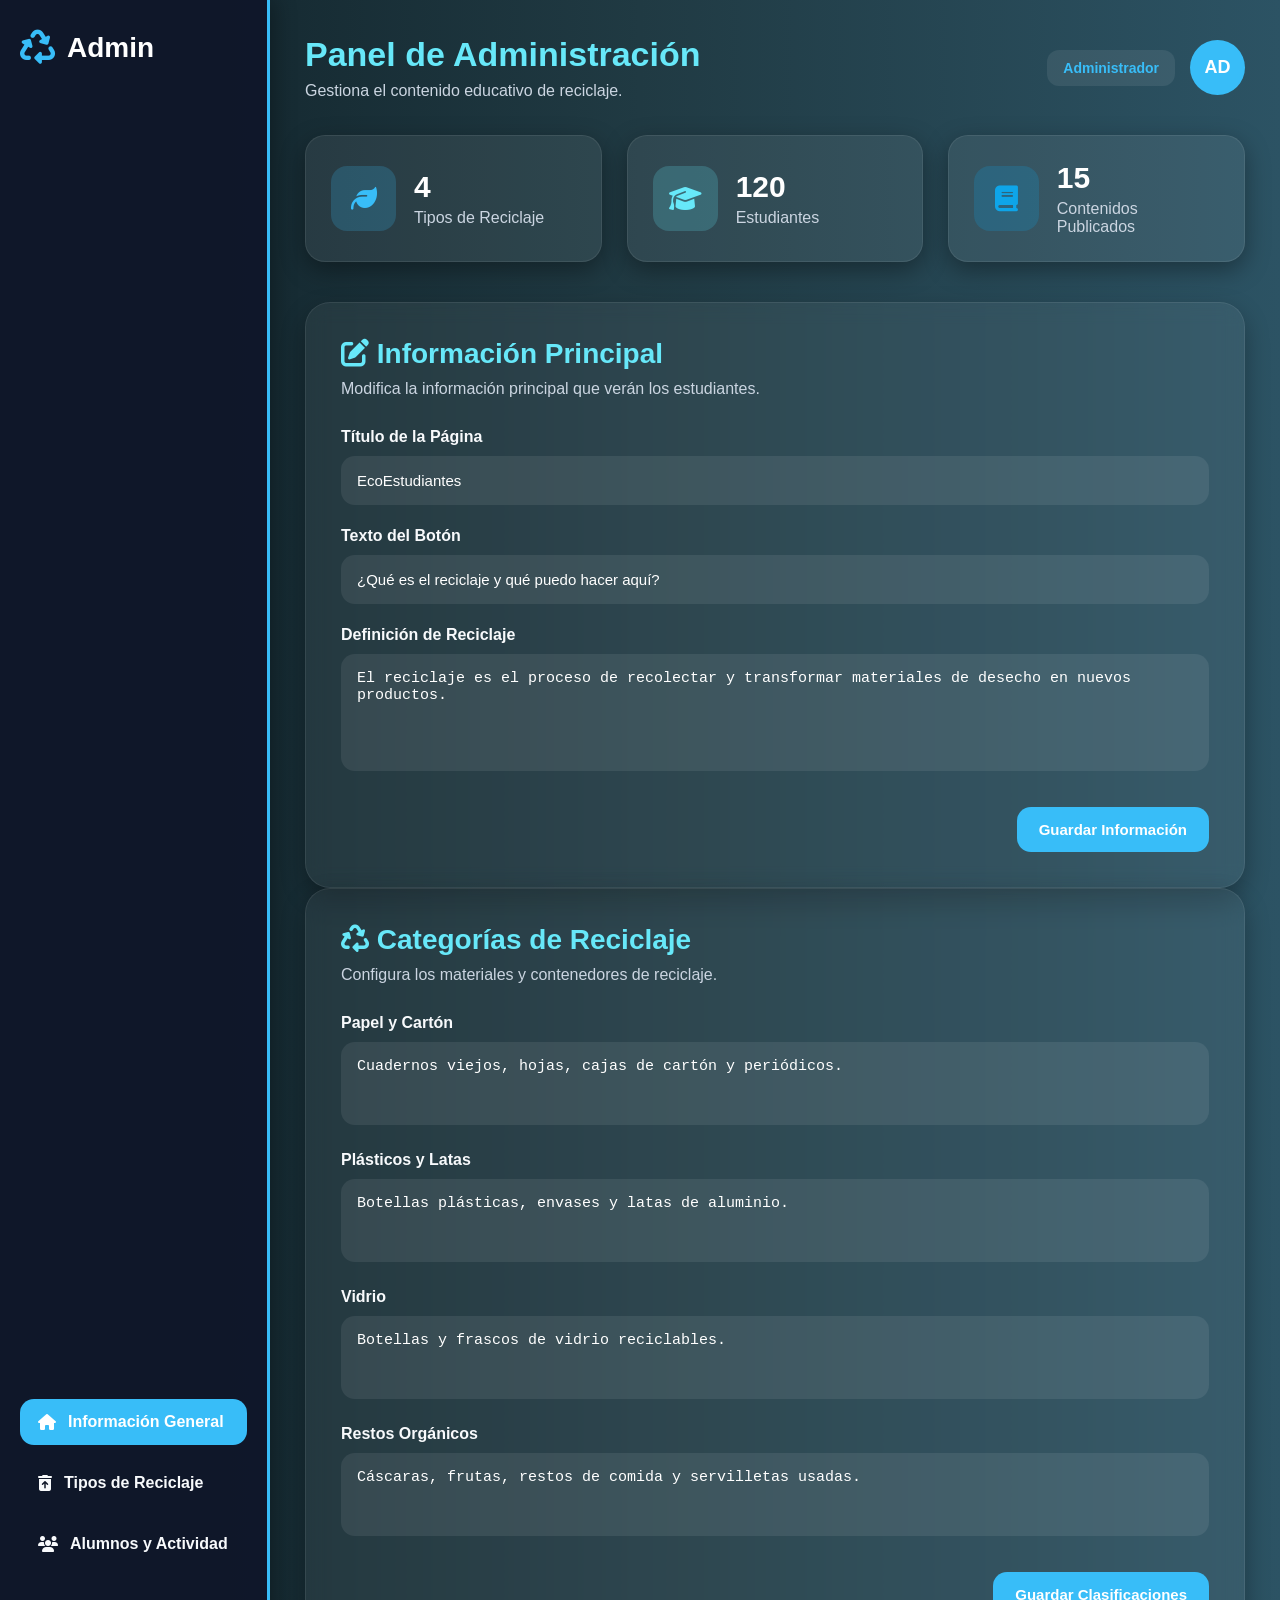
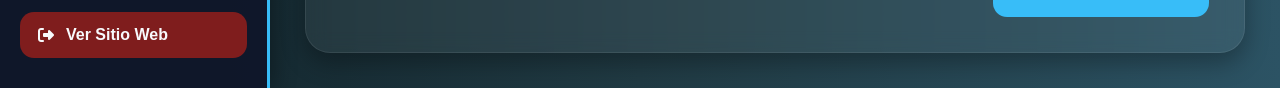
==== paginas/administrador.html @ 49df1773 "paginas est,adm,pro" ====
<!DOCTYPE html>
<html lang="es">
<head>
    <meta charset="UTF-8">
    <meta name="viewport" content="width=device-width, initial-scale=1.0">

    <title>Panel de Administración - EcoEstudiantes</title>

    <link rel="stylesheet" href="../style/Profe.css">

    <link rel="stylesheet"
        href="https://cdnjs.cloudflare.com/ajax/libs/font-awesome/6.4.0/css/all.min.css">
</head>

<body>

<div class="dashboard-container">

    <aside class="sidebar">

        <div class="logo">
            <i class="fa-solid fa-recycle"></i>
            <h2>Admin</h2>
        </div>

        <nav class="nav-menu">
            <a href="#seccion-general" class="active">
                <i class="fa-solid fa-house"></i>
                Información General
            </a>

            <a href="#gestion-clasificaciones">
                <i class="fa-solid fa-trash-can-arrow-up"></i>
                Tipos de Reciclaje
            </a>

            <a href="#gestion-usuarios">
                <i class="fa-solid fa-users"></i>
                Alumnos y Actividad
            </a>

            <a href="index.html" class="logout">
                <i class="fa-solid fa-right-from-bracket"></i>
                Ver Sitio Web
            </a>
        </nav>

    </aside>

    <main class="main-content">

    
        <header class="top-header">

            <div class="welcome-text">
                <h1>Panel de Administración</h1>
                <p>Gestiona el contenido educativo de reciclaje.</p>
            </div>

            <div class="user-profile">
                <span class="role-badge">Administrador</span>
                <div class="avatar">AD</div>
            </div>

        </header>

        <section class="stats-grid">

            <div class="stat-card">
                <div class="stat-icon icon-green">
                    <i class="fa-solid fa-leaf"></i>
                </div>

                <div class="stat-info">
                    <h3>4</h3>
                    <p>Tipos de Reciclaje</p>
                </div>
            </div>

            <div class="stat-card">
                <div class="stat-icon icon-blue">
                    <i class="fa-solid fa-graduation-cap"></i>
                </div>

                <div class="stat-info">
                    <h3>120</h3>
                    <p>Estudiantes</p>
                </div>
            </div>

            <div class="stat-card">
                <div class="stat-icon icon-orange">
                    <i class="fa-solid fa-book"></i>
                </div>

                <div class="stat-info">
                    <h3>15</h3>
                    <p>Contenidos Publicados</p>
                </div>
            </div>

        </section>

        <section id="seccion-general" class="form-container">

            <div class="form-header">
                <h2>
                    <i class="fa-solid fa-pen-to-square"></i>
                    Información Principal
                </h2>

                <p>
                    Modifica la información principal que verán los estudiantes.
                </p>
            </div>

            <form class="admin-form"
                onsubmit="event.preventDefault(); alert('¡Información actualizada!');">

                <div class="form-group">
                    <label for="titulo-principal">
                        Título de la Página
                    </label>

                    <input type="text"
                        id="titulo-principal"
                        value="EcoEstudiantes">
                </div>

                <div class="form-group">
                    <label for="texto-boton">
                        Texto del Botón
                    </label>

                    <input type="text"
                        id="texto-boton"
                        value="¿Qué es el reciclaje y qué puedo hacer aquí?">
                </div>

                <div class="form-group">
                    <label for="definicion-reciclaje">
                        Definición de Reciclaje
                    </label>

                    <textarea id="definicion-reciclaje" rows="5">
El reciclaje es el proceso de recolectar y transformar materiales de desecho en nuevos productos.
                    </textarea>
                </div>

                <div class="form-actions">
                    <button type="submit" class="btn btn-primary">
                        Guardar Información
                    </button>
                </div>

            </form>

        </section>

        <section id="gestion-clasificaciones" class="form-container">

            <div class="form-header">
                <h2>
                    <i class="fa-solid fa-recycle"></i>
                    Categorías de Reciclaje
                </h2>

                <p>
                    Configura los materiales y contenedores de reciclaje.
                </p>
            </div>

            <form class="admin-form"
                onsubmit="event.preventDefault(); alert('¡Clasificaciones actualizadas!');">

                <div class="form-group">
                    <label>Papel y Cartón</label>

                    <textarea rows="3">
Cuadernos viejos, hojas, cajas de cartón y periódicos.
                    </textarea>
                </div>

                <div class="form-group">
                    <label>Plásticos y Latas</label>

                    <textarea rows="3">
Botellas plásticas, envases y latas de aluminio.
                    </textarea>
                </div>

                <div class="form-group">
                    <label>Vidrio</label>

                    <textarea rows="3">
Botellas y frascos de vidrio reciclables.
                    </textarea>
                </div>

               
                <div class="form-group">
                    <label>Restos Orgánicos</label>

                    <textarea rows="3">
Cáscaras, frutas, restos de comida y servilletas usadas.
                    </textarea>
                </div>

                <div class="form-actions">
                    <button type="submit" class="btn btn-primary">
                        Guardar Clasificaciones
                    </button>
                </div>

            </form>

        </section>

    </main>

</div>

</body>
</html>
---- style/Profe.css ----
* {
    margin: 0;
    padding: 0;
    box-sizing: border-box;
}

body {
    font-family: 'Poppins', sans-serif;
    background: linear-gradient(to right, #0f2027, #203a43, #2c5364);
    color: white;
    min-height: 100vh;
}

.dashboard-container {
    display: flex;
    min-height: 100vh;
}

.sidebar {
    width: 270px;
    background: rgba(15, 23, 42, 0.95);
    padding: 30px 20px;
    display: flex;
    flex-direction: column;
    justify-content: space-between;
    border-right: 3px solid #38bdf8;
    box-shadow: 5px 0 20px rgba(0, 0, 0, 0.3);
}

.logo {
    display: flex;
    align-items: center;
    gap: 12px;
    margin-bottom: 50px;
}

.logo i {
    font-size: 35px;
    color: #38bdf8;
}

.logo h2 {
    font-size: 28px;
    font-weight: bold;
}

.nav-menu {
    display: flex;
    flex-direction: column;
    gap: 15px;
}

.nav-menu a {
    text-decoration: none;
    color: #f8fafc;
    padding: 14px 18px;
    border-radius: 14px;
    font-size: 16px;
    font-weight: 600;
    transition: 0.3s;
    display: flex;
    align-items: center;
    gap: 12px;
}

.nav-menu a:hover {
    background: rgba(255, 255, 255, 0.08);
    color: #38bdf8;
    transform: translateX(5px);
}

.nav-menu .active {
    background: #38bdf8;
    color: white;
}

.logout {
    margin-top: 30px;
    background: #7f1d1d;
}

.logout:hover {
    background: #991b1b !important;
    color: white !important;
}

.main-content {
    flex: 1;
    padding: 35px;
}

.top-header {
    display: flex;
    justify-content: space-between;
    align-items: center;
    margin-bottom: 35px;
}

.welcome-text h1 {
    font-size: 34px;
    margin-bottom: 8px;
    color: #67e8f9;
}

.welcome-text p {
    color: #cbd5e1;
    font-size: 16px;
}

.user-profile {
    display: flex;
    align-items: center;
    gap: 15px;
}

.role-badge {
    background: rgba(255, 255, 255, 0.08);
    padding: 10px 16px;
    border-radius: 12px;
    font-size: 14px;
    color: #38bdf8;
    font-weight: bold;
}

.avatar {
    width: 55px;
    height: 55px;
    border-radius: 50%;
    background: #38bdf8;
    display: flex;
    align-items: center;
    justify-content: center;
    font-weight: bold;
    font-size: 18px;
}

.stats-grid {
    display: grid;
    grid-template-columns: repeat(auto-fit, minmax(220px, 1fr));
    gap: 25px;
    margin-bottom: 40px;
}

.stat-card {
    background: rgba(255, 255, 255, 0.07);
    padding: 25px;
    border-radius: 20px;
    display: flex;
    align-items: center;
    gap: 18px;
    transition: 0.3s;
    border: 1px solid rgba(255, 255, 255, 0.08);
    box-shadow: 0 8px 25px rgba(0, 0, 0, 0.35);
}

.stat-card:hover {
    transform: translateY(-5px);
    box-shadow: 0 10px 20px rgba(0, 0, 0, 0.3);
}

.stat-icon {
    width: 65px;
    height: 65px;
    border-radius: 16px;
    display: flex;
    align-items: center;
    justify-content: center;
    font-size: 26px;
}

.icon-green {
    background: rgba(56, 189, 248, 0.2);
    color: #38bdf8;
}

.icon-blue {
    background: rgba(103, 232, 249, 0.2);
    color: #67e8f9;
}

.icon-orange {
    background: rgba(14, 165, 233, 0.2);
    color: #0ea5e9;
}

.stat-info h3 {
    font-size: 30px;
    margin-bottom: 5px;
}

.stat-info p {
    color: #cbd5e1;
}

.form-container {
    background: rgba(255, 255, 255, 0.06);
    padding: 35px;
    border-radius: 25px;
    border: 1px solid rgba(255, 255, 255, 0.08);
    box-shadow: 0 10px 25px rgba(0, 0, 0, 0.3);
    backdrop-filter: blur(10px);
}

.form-header {
    margin-bottom: 30px;
}

.form-header h2 {
    font-size: 28px;
    margin-bottom: 10px;
    color: #67e8f9;
}

.form-header p {
    color: #cbd5e1;
}

.admin-form {
    display: flex;
    flex-direction: column;
    gap: 22px;
}

.form-row {
    display: grid;
    grid-template-columns: repeat(auto-fit, minmax(250px, 1fr));
    gap: 20px;
}

.form-group label {
    display: block;
    margin-bottom: 10px;
    font-weight: 600;
    color: #f8fafc;
}

input,
select,
textarea {
    width: 100%;
    padding: 14px;
    border: 2px solid transparent;
    border-radius: 14px;
    background: rgba(255, 255, 255, 0.08);
    color: white;
    font-size: 15px;
    transition: 0.3s;
}

input:focus,
select:focus,
textarea:focus {
    outline: none;
    border-color: #38bdf8;
    background: rgba(255, 255, 255, 0.12);
    box-shadow: 0 0 10px rgba(56, 189, 248, 0.4);
}

textarea {
    resize: none;
}

.file-label {
    display: inline-block;
    background: rgba(255, 255, 255, 0.08);
    padding: 14px 18px;
    border-radius: 14px;
    cursor: pointer;
    transition: 0.3s;
}

.file-label:hover {
    background: rgba(255, 255, 255, 0.12);
}

input[type="file"] {
    display: none;
}

.form-actions {
    display: flex;
    justify-content: flex-end;
    gap: 15px;
    margin-top: 10px;
}

.btn {
    border: none;
    padding: 14px 22px;
    border-radius: 14px;
    font-size: 15px;
    font-weight: bold;
    cursor: pointer;
    transition: 0.3s;
}

.btn-primary {
    background: #38bdf8;
    color: white;
}

.btn-primary:hover {
    background: #0ea5e9;
    transform: translateY(-2px);
}

.btn-secondary {
    background: #475569;
    color: white;
}

.btn-secondary:hover {
    background: #64748b;
}

@media(max-width: 900px) {

    .dashboard-container {
        flex-direction: column;
    }

    .sidebar {
        width: 100%;
    }

    .top-header {
        flex-direction: column;
        gap: 20px;
        align-items: flex-start;
    }

}

@media(max-width: 600px) {

    .main-content {
        padding: 20px;
    }

    .form-container {
        padding: 25px;
    }

    .welcome-text h1 {
        font-size: 26px;
    }

}
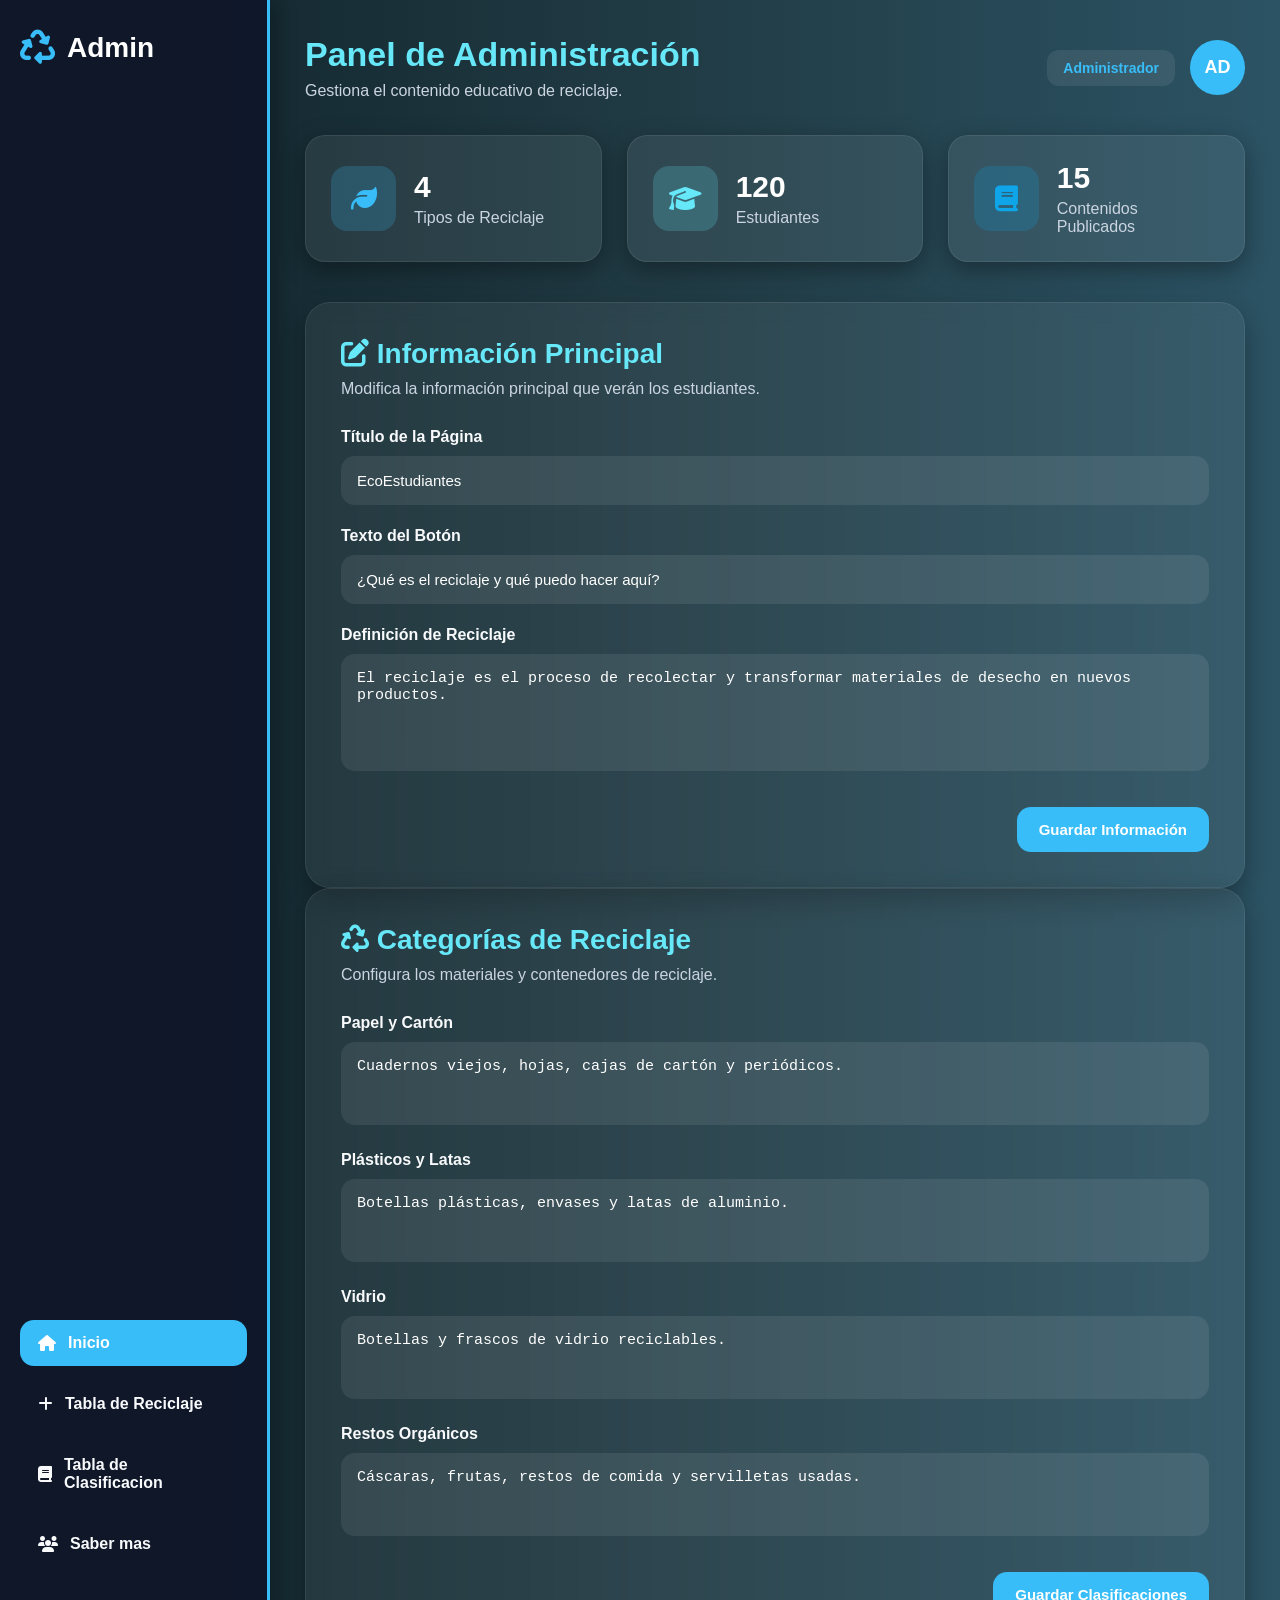
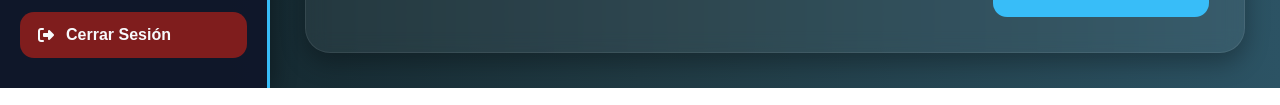
==== commit c4bb8f88: "Reparo de toda la pagina" ====
--- a/paginas/administrador.html
+++ b/paginas/administrador.html
@@ -1,224 +1,226 @@
 <!DOCTYPE html>
 <html lang="es">
+
 <head>
     <meta charset="UTF-8">
     <meta name="viewport" content="width=device-width, initial-scale=1.0">
 
-    <title>Panel de Administración - EcoEstudiantes</title>
+    <title>Eco-Vida</title>
 
     <link rel="stylesheet" href="../style/Profe.css">
 
-    <link rel="stylesheet"
-        href="https://cdnjs.cloudflare.com/ajax/libs/font-awesome/6.4.0/css/all.min.css">
+    <link rel="stylesheet" href="https://cdnjs.cloudflare.com/ajax/libs/font-awesome/6.4.0/css/all.min.css">
 </head>
 
 <body>
 
-<div class="dashboard-container">
-
-    <aside class="sidebar">
-
-        <div class="logo">
-            <i class="fa-solid fa-recycle"></i>
-            <h2>Admin</h2>
-        </div>
-
-        <nav class="nav-menu">
-            <a href="#seccion-general" class="active">
-                <i class="fa-solid fa-house"></i>
-                Información General
-            </a>
-
-            <a href="#gestion-clasificaciones">
-                <i class="fa-solid fa-trash-can-arrow-up"></i>
-                Tipos de Reciclaje
-            </a>
-
-            <a href="#gestion-usuarios">
-                <i class="fa-solid fa-users"></i>
-                Alumnos y Actividad
-            </a>
-
-            <a href="index.html" class="logout">
-                <i class="fa-solid fa-right-from-bracket"></i>
-                Ver Sitio Web
-            </a>
-        </nav>
-
-    </aside>
-
-    <main class="main-content">
-
-    
-        <header class="top-header">
-
-            <div class="welcome-text">
-                <h1>Panel de Administración</h1>
-                <p>Gestiona el contenido educativo de reciclaje.</p>
+    <div class="dashboard-container">
+
+        <aside class="sidebar">
+
+            <div class="logo">
+                <i class="fa-solid fa-recycle"></i>
+                <h2>Admin</h2>
             </div>
 
-            <div class="user-profile">
-                <span class="role-badge">Administrador</span>
-                <div class="avatar">AD</div>
-            </div>
-
-        </header>
-
-        <section class="stats-grid">
-
-            <div class="stat-card">
-                <div class="stat-icon icon-green">
-                    <i class="fa-solid fa-leaf"></i>
-                </div>
-
-                <div class="stat-info">
-                    <h3>4</h3>
-                    <p>Tipos de Reciclaje</p>
-                </div>
-            </div>
-
-            <div class="stat-card">
-                <div class="stat-icon icon-blue">
-                    <i class="fa-solid fa-graduation-cap"></i>
-                </div>
-
-                <div class="stat-info">
-                    <h3>120</h3>
-                    <p>Estudiantes</p>
-                </div>
-            </div>
-
-            <div class="stat-card">
-                <div class="stat-icon icon-orange">
+             <nav class="nav-menu">
+
+                <a href="../index.html" class="active">
+                    <i class="fa-solid fa-house"></i>
+                    Inicio
+                </a>
+
+                <a href="./tablatiposR.html">
+                    <i class="fa-solid fa-plus"></i>
+                    Tabla de Reciclaje
+                </a>
+
+                <a href="./tablaclasificacion.html">
                     <i class="fa-solid fa-book"></i>
-                </div>
-
-                <div class="stat-info">
-                    <h3>15</h3>
-                    <p>Contenidos Publicados</p>
-                </div>
-            </div>
-
-        </section>
-
-        <section id="seccion-general" class="form-container">
-
-            <div class="form-header">
-                <h2>
-                    <i class="fa-solid fa-pen-to-square"></i>
-                    Información Principal
-                </h2>
-
-                <p>
-                    Modifica la información principal que verán los estudiantes.
-                </p>
-            </div>
-
-            <form class="admin-form"
-                onsubmit="event.preventDefault(); alert('¡Información actualizada!');">
-
-                <div class="form-group">
-                    <label for="titulo-principal">
-                        Título de la Página
-                    </label>
-
-                    <input type="text"
-                        id="titulo-principal"
-                        value="EcoEstudiantes">
-                </div>
-
-                <div class="form-group">
-                    <label for="texto-boton">
-                        Texto del Botón
-                    </label>
-
-                    <input type="text"
-                        id="texto-boton"
-                        value="¿Qué es el reciclaje y qué puedo hacer aquí?">
-                </div>
-
-                <div class="form-group">
-                    <label for="definicion-reciclaje">
-                        Definición de Reciclaje
-                    </label>
-
-                    <textarea id="definicion-reciclaje" rows="5">
+                    Tabla de Clasificacion
+                </a>
+
+                <a href="./sabermas.html">
+                    <i class="fa-solid fa-users"></i>
+                    Saber mas
+                </a>
+
+                <a href="#" class="logout">
+                    <i class="fa-solid fa-right-from-bracket"></i>
+                    Cerrar Sesión
+                </a>
+
+            </nav>
+
+        </aside>
+
+        <main class="main-content">
+
+
+            <header class="top-header">
+
+                <div class="welcome-text">
+                    <h1>Panel de Administración</h1>
+                    <p>Gestiona el contenido educativo de reciclaje.</p>
+                </div>
+
+                <div class="user-profile">
+                    <span class="role-badge">Administrador</span>
+                    <div class="avatar">AD</div>
+                </div>
+
+            </header>
+
+            <section class="stats-grid">
+
+                <div class="stat-card">
+                    <div class="stat-icon icon-green">
+                        <i class="fa-solid fa-leaf"></i>
+                    </div>
+
+                    <div class="stat-info">
+                        <h3>4</h3>
+                        <p>Tipos de Reciclaje</p>
+                    </div>
+                </div>
+
+                <div class="stat-card">
+                    <div class="stat-icon icon-blue">
+                        <i class="fa-solid fa-graduation-cap"></i>
+                    </div>
+
+                    <div class="stat-info">
+                        <h3>120</h3>
+                        <p>Estudiantes</p>
+                    </div>
+                </div>
+
+                <div class="stat-card">
+                    <div class="stat-icon icon-orange">
+                        <i class="fa-solid fa-book"></i>
+                    </div>
+
+                    <div class="stat-info">
+                        <h3>15</h3>
+                        <p>Contenidos Publicados</p>
+                    </div>
+                </div>
+
+            </section>
+
+            <section id="seccion-general" class="form-container">
+
+                <div class="form-header">
+                    <h2>
+                        <i class="fa-solid fa-pen-to-square"></i>
+                        Información Principal
+                    </h2>
+
+                    <p>
+                        Modifica la información principal que verán los estudiantes.
+                    </p>
+                </div>
+
+                <form class="admin-form" onsubmit="event.preventDefault(); alert('¡Información actualizada!');">
+
+                    <div class="form-group">
+                        <label for="titulo-principal">
+                            Título de la Página
+                        </label>
+
+                        <input type="text" id="titulo-principal" value="EcoEstudiantes">
+                    </div>
+
+                    <div class="form-group">
+                        <label for="texto-boton">
+                            Texto del Botón
+                        </label>
+
+                        <input type="text" id="texto-boton" value="¿Qué es el reciclaje y qué puedo hacer aquí?">
+                    </div>
+
+                    <div class="form-group">
+                        <label for="definicion-reciclaje">
+                            Definición de Reciclaje
+                        </label>
+
+                        <textarea id="definicion-reciclaje" rows="5">
 El reciclaje es el proceso de recolectar y transformar materiales de desecho en nuevos productos.
                     </textarea>
-                </div>
-
-                <div class="form-actions">
-                    <button type="submit" class="btn btn-primary">
-                        Guardar Información
-                    </button>
-                </div>
-
-            </form>
-
-        </section>
-
-        <section id="gestion-clasificaciones" class="form-container">
-
-            <div class="form-header">
-                <h2>
-                    <i class="fa-solid fa-recycle"></i>
-                    Categorías de Reciclaje
-                </h2>
-
-                <p>
-                    Configura los materiales y contenedores de reciclaje.
-                </p>
-            </div>
-
-            <form class="admin-form"
-                onsubmit="event.preventDefault(); alert('¡Clasificaciones actualizadas!');">
-
-                <div class="form-group">
-                    <label>Papel y Cartón</label>
-
-                    <textarea rows="3">
+                    </div>
+
+                    <div class="form-actions">
+                        <button type="submit" class="btn btn-primary">
+                            Guardar Información
+                        </button>
+                    </div>
+
+                </form>
+
+            </section>
+
+            <section id="gestion-clasificaciones" class="form-container">
+
+                <div class="form-header">
+                    <h2>
+                        <i class="fa-solid fa-recycle"></i>
+                        Categorías de Reciclaje
+                    </h2>
+
+                    <p>
+                        Configura los materiales y contenedores de reciclaje.
+                    </p>
+                </div>
+
+                <form class="admin-form" onsubmit="event.preventDefault(); alert('¡Clasificaciones actualizadas!');">
+
+                    <div class="form-group">
+                        <label>Papel y Cartón</label>
+
+                        <textarea rows="3">
 Cuadernos viejos, hojas, cajas de cartón y periódicos.
                     </textarea>
-                </div>
-
-                <div class="form-group">
-                    <label>Plásticos y Latas</label>
-
-                    <textarea rows="3">
+                    </div>
+
+                    <div class="form-group">
+                        <label>Plásticos y Latas</label>
+
+                        <textarea rows="3">
 Botellas plásticas, envases y latas de aluminio.
                     </textarea>
-                </div>
-
-                <div class="form-group">
-                    <label>Vidrio</label>
-
-                    <textarea rows="3">
+                    </div>
+
+                    <div class="form-group">
+                        <label>Vidrio</label>
+
+                        <textarea rows="3">
 Botellas y frascos de vidrio reciclables.
                     </textarea>
-                </div>
-
-               
-                <div class="form-group">
-                    <label>Restos Orgánicos</label>
-
-                    <textarea rows="3">
+                    </div>
+
+
+                    <div class="form-group">
+                        <label>Restos Orgánicos</label>
+
+                        <textarea rows="3">
 Cáscaras, frutas, restos de comida y servilletas usadas.
                     </textarea>
-                </div>
-
-                <div class="form-actions">
-                    <button type="submit" class="btn btn-primary">
-                        Guardar Clasificaciones
-                    </button>
-                </div>
-
-            </form>
-
-        </section>
-
-    </main>
-
-</div>
+                    </div>
+
+                    <div class="form-actions">
+                        <button type="submit" class="btn btn-primary">
+                            Guardar Clasificaciones
+                        </button>
+                    </div>
+
+                </form>
+
+            </section>
+
+        </main>
+
+    </div>
 
 </body>
+
 </html>
